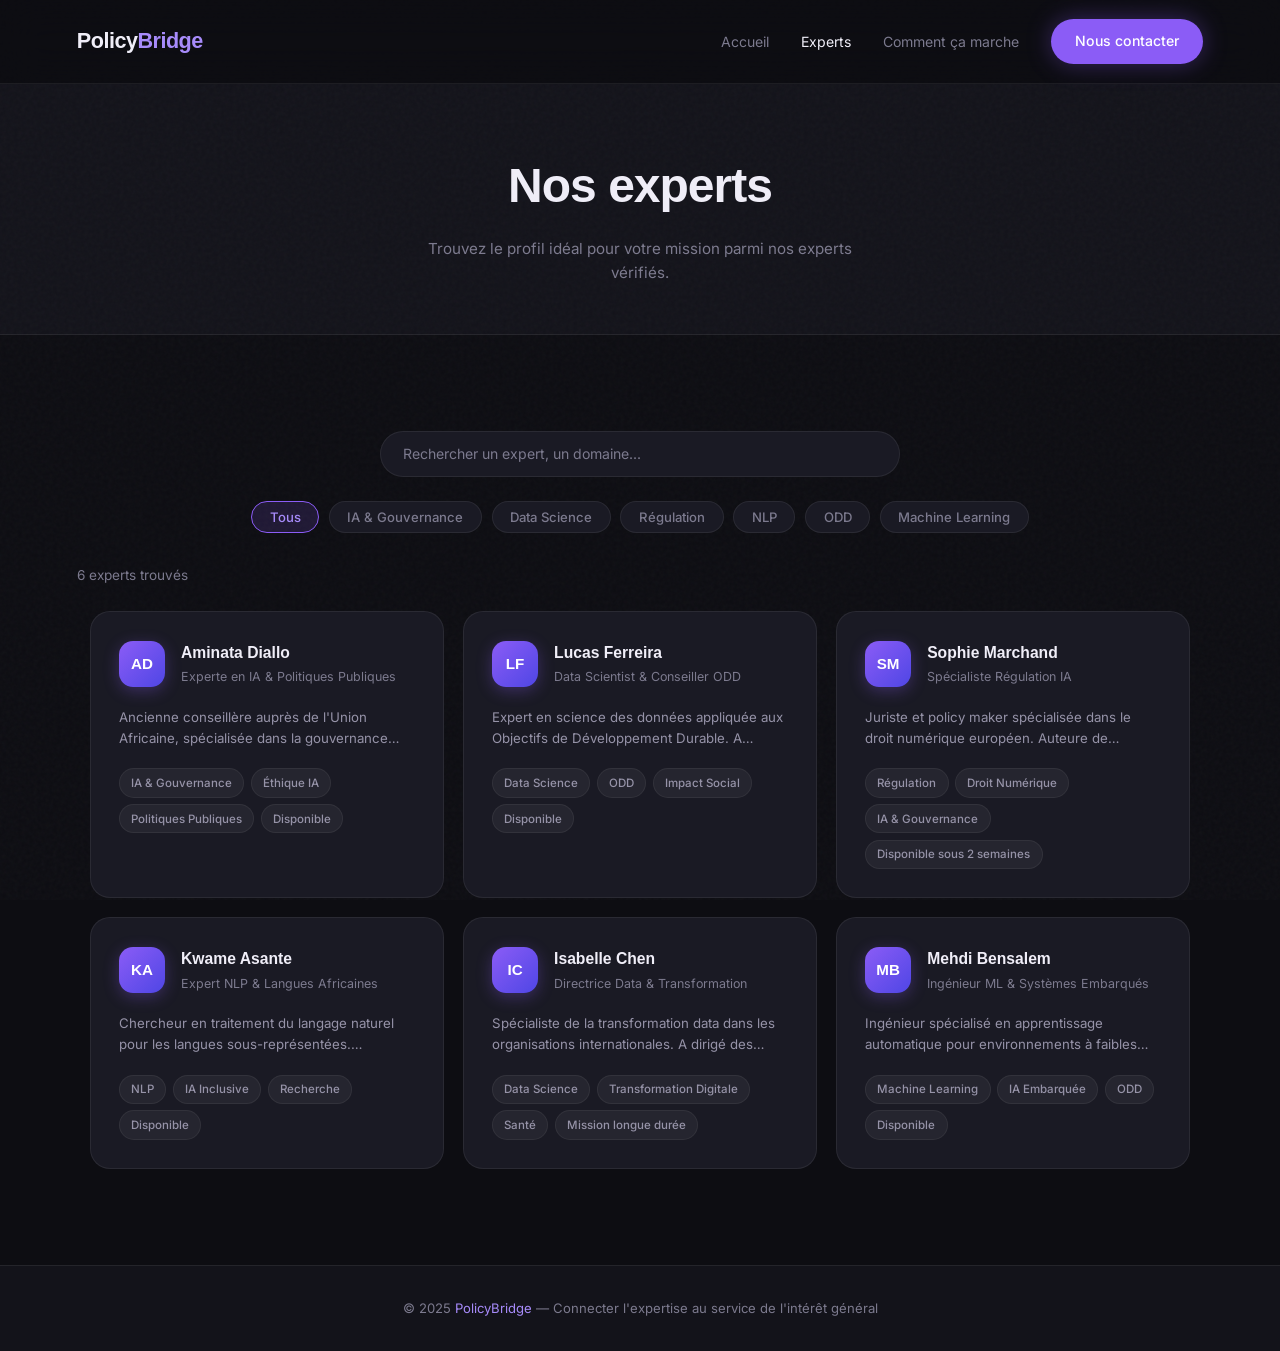
==== experts.html @ 9db4cef5 "Add expert profiles and main application structure - Created data.js with expert profiles including " ====
<!DOCTYPE html>
<html lang="fr">

<head>
    <meta charset="UTF-8" />
    <meta name="viewport" content="width=device-width, initial-scale=1.0" />
    <title>Experts — PolicyBridge</title>
    <link rel="stylesheet" href="style.css" />
</head>

<body>

    <nav>
        <a href="index.html" class="logo">Policy<span>Bridge</span></a>
        <ul>
            <li><a href="index.html">Accueil</a></li>
            <li><a href="experts.html" class="active">Experts</a></li>
            <li><a href="index.html#comment-ca-marche">Comment ça marche</a></li>
            <li><a href="index.html#contact" class="btn btn-primary">Nous contacter</a></li>
        </ul>
    </nav>

    <div class="page-header">
        <h1>Nos experts</h1>
        <p>Trouvez le profil idéal pour votre mission parmi nos experts vérifiés.</p>
    </div>

    <section>
        <!-- SEARCH -->
        <div class="search-bar">
            <input type="text" id="search-input" placeholder="Rechercher un expert, un domaine..." />
        </div>

        <!-- FILTERS -->
        <div class="filters" id="filters">
            <button class="filter-btn active" data-filter="tous">Tous</button>
            <button class="filter-btn" data-filter="IA & Gouvernance">IA & Gouvernance</button>
            <button class="filter-btn" data-filter="Data Science">Data Science</button>
            <button class="filter-btn" data-filter="Régulation">Régulation</button>
            <button class="filter-btn" data-filter="NLP">NLP</button>
            <button class="filter-btn" data-filter="ODD">ODD</button>
            <button class="filter-btn" data-filter="Machine Learning">Machine Learning</button>
        </div>

        <!-- RESULTS COUNT -->
        <p style="color: var(--gray); font-size: 0.85rem; margin-bottom: 1.5rem;" id="results-count"></p>

        <!-- GRID -->
        <div class="experts-grid" id="experts-grid"></div>
    </section>

    <footer>
        <p>© 2025 <span>PolicyBridge</span> — Connecter l'expertise au service de l'intérêt général</p>
    </footer>

    <script src="data.js"></script>
    <script>
        let filtreActif = 'tous';
        let recherche = '';

        function afficherExperts() {
            const grid = document.getElementById('experts-grid');
            const count = document.getElementById('results-count');

            let resultats = experts.filter(e => {
                const matchFiltre = filtreActif === 'tous' || e.domaines.includes(filtreActif);
                const matchRecherche = recherche === '' ||
                    e.nom.toLowerCase().includes(recherche) ||
                    e.role.toLowerCase().includes(recherche) ||
                    e.bio.toLowerCase().includes(recherche) ||
                    e.domaines.some(d => d.toLowerCase().includes(recherche));
                return matchFiltre && matchRecherche;
            });

            count.textContent = `${resultats.length} expert${resultats.length > 1 ? 's' : ''} trouvé${resultats.length > 1 ? 's' : ''}`;

            if (resultats.length === 0) {
                grid.innerHTML = `<p style="color: var(--gray); grid-column: 1/-1;">Aucun expert ne correspond à votre recherche.</p>`;
                return;
            }

            grid.innerHTML = resultats.map(e => `
        <a href="expert.html?id=${e.id}" class="expert-card">
          <div class="expert-card-top">
            <div class="expert-avatar">${e.initiales}</div>
            <div>
              <h3>${e.nom}</h3>
              <div class="role">${e.role}</div>
            </div>
          </div>
          <p class="bio">${e.bio}</p>
          <div class="tags">
            ${e.domaines.map(d => `<span class="tag">${d}</span>`).join('')}
            <span class="tag tag-cyan">${e.disponibilite}</span>
          </div>
        </a>
      `).join('');
        }

        // Filtres
        document.getElementById('filters').addEventListener('click', e => {
            if (!e.target.classList.contains('filter-btn')) return;
            document.querySelectorAll('.filter-btn').forEach(b => b.classList.remove('active'));
            e.target.classList.add('active');
            filtreActif = e.target.dataset.filter;
            afficherExperts();
        });

        // Recherche
        document.getElementById('search-input').addEventListener('input', e => {
            recherche = e.target.value.toLowerCase().trim();
            afficherExperts();
        });

        afficherExperts();
    </script>

</body>

</html>
---- style.css ----
@import url('https://fonts.googleapis.com/css2?family=Cabinet+Grotesk:wght@400;500;700;800&family=Instrument+Serif:ital@0;1&family=Inter:wght@300;400;500&display=swap');

* {
    margin: 0;
    padding: 0;
    box-sizing: border-box;
}

:root {
    --bg: #0D0D12;
    --bg-mid: #13131A;
    --bg-card: #1A1A24;
    --bg-card-hover: #1F1F2E;
    --border: rgba(255, 255, 255, 0.07);
    --border-hover: rgba(139, 92, 246, 0.4);
    --purple: #8B5CF6;
    --purple-light: #A78BFA;
    --purple-glow: rgba(139, 92, 246, 0.15);
    --gold: #F5C842;
    --gold-dim: rgba(245, 200, 66, 0.15);
    --white: #F0EEF8;
    --gray: #7C7A8E;
    --gray-light: rgba(255, 255, 255, 0.06);
    --text: #E8E6F0;
}

html {
    scroll-behavior: smooth;
}

body {
    font-family: 'Inter', sans-serif;
    background: var(--bg);
    color: var(--text);
    line-height: 1.6;
    overflow-x: hidden;
}

/* NOISE OVERLAY */
body::before {
    content: '';
    position: fixed;
    inset: 0;
    background-image: url("data:image/svg+xml,%3Csvg viewBox='0 0 256 256' xmlns='http://www.w3.org/2000/svg'%3E%3Cfilter id='noise'%3E%3CfeTurbulence type='fractalNoise' baseFrequency='0.9' numOctaves='4' stitchTiles='stitch'/%3E%3C/filter%3E%3Crect width='100%25' height='100%25' filter='url(%23noise)' opacity='0.03'/%3E%3C/svg%3E");
    pointer-events: none;
    z-index: 0;
}

/* NAV */
nav {
    display: flex;
    justify-content: space-between;
    align-items: center;
    padding: 1.2rem 6%;
    background: rgba(13, 13, 18, 0.8);
    backdrop-filter: blur(20px);
    -webkit-backdrop-filter: blur(20px);
    position: sticky;
    top: 0;
    z-index: 100;
    border-bottom: 1px solid var(--border);
}

.logo {
    font-family: 'Cabinet Grotesk', sans-serif;
    font-weight: 800;
    font-size: 1.35rem;
    color: var(--white);
    text-decoration: none;
    letter-spacing: -0.5px;
}

.logo span {
    color: var(--purple-light);
}

nav ul {
    list-style: none;
    display: flex;
    gap: 2rem;
    align-items: center;
}

nav ul a {
    color: var(--gray);
    text-decoration: none;
    font-size: 0.88rem;
    font-weight: 400;
    transition: color 0.2s;
}

nav ul a:hover,
nav ul a.active {
    color: var(--white);
}

/* BUTTONS */
.btn {
    display: inline-block;
    padding: 0.7rem 1.5rem;
    border-radius: 50px;
    font-weight: 500;
    font-size: 0.88rem;
    text-decoration: none;
    cursor: pointer;
    transition: all 0.25s;
    border: none;
    font-family: 'Inter', sans-serif;
    position: relative;
}

.btn-primary {
    background: var(--purple);
    color: #fff;
    box-shadow: 0 0 24px rgba(139, 92, 246, 0.35);
}

.btn-primary:hover {
    background: var(--purple-light);
    box-shadow: 0 0 36px rgba(139, 92, 246, 0.5);
    transform: translateY(-2px);
}

.btn-outline {
    background: transparent;
    color: var(--white);
    border: 1px solid var(--border);
    backdrop-filter: blur(10px);
}

.btn-outline:hover {
    border-color: var(--purple);
    color: var(--purple-light);
    background: var(--purple-glow);
}

/* HERO */
.hero {
    padding: 8rem 6% 7rem;
    position: relative;
    overflow: hidden;
    text-align: center;
}

/* Glow blobs */
.hero::before {
    content: '';
    position: absolute;
    width: 700px;
    height: 700px;
    background: radial-gradient(circle, rgba(139, 92, 246, 0.18) 0%, transparent 65%);
    top: -200px;
    left: 50%;
    transform: translateX(-50%);
    pointer-events: none;
    border-radius: 50%;
}

.hero::after {
    content: '';
    position: absolute;
    width: 400px;
    height: 400px;
    background: radial-gradient(circle, rgba(245, 200, 66, 0.07) 0%, transparent 65%);
    bottom: -100px;
    right: 10%;
    pointer-events: none;
    border-radius: 50%;
}

.hero-badge {
    display: inline-flex;
    align-items: center;
    gap: 0.5rem;
    background: rgba(139, 92, 246, 0.12);
    color: var(--purple-light);
    border: 1px solid rgba(139, 92, 246, 0.25);
    padding: 0.4rem 1.1rem;
    border-radius: 50px;
    font-size: 0.78rem;
    font-weight: 500;
    letter-spacing: 0.3px;
    margin-bottom: 2rem;
}

.hero h1 {
    font-family: 'Cabinet Grotesk', sans-serif;
    font-size: clamp(2.6rem, 5.5vw, 4.2rem);
    font-weight: 800;
    color: var(--white);
    line-height: 1.1;
    max-width: 780px;
    margin: 0 auto 1.5rem;
    letter-spacing: -1.5px;
}

.hero h1 em {
    font-family: 'Instrument Serif', serif;
    font-style: italic;
    color: var(--purple-light);
    font-weight: 400;
}

.hero p {
    color: var(--gray);
    font-size: 1.05rem;
    max-width: 480px;
    margin: 0 auto 2.5rem;
    line-height: 1.75;
    font-weight: 300;
}

.hero-actions {
    display: flex;
    gap: 1rem;
    justify-content: center;
    flex-wrap: wrap;
}

/* STATS */
.stats {
    display: flex;
    justify-content: center;
    gap: 1px;
    background: var(--border);
    border-top: 1px solid var(--border);
    border-bottom: 1px solid var(--border);
    flex-wrap: wrap;
}

.stat-item {
    background: var(--bg-mid);
    display: flex;
    flex-direction: column;
    align-items: center;
    padding: 2.5rem 3.5rem;
    flex: 1;
    min-width: 160px;
}

.stat-number {
    font-family: 'Cabinet Grotesk', sans-serif;
    font-size: 2.2rem;
    font-weight: 800;
    color: var(--white);
    letter-spacing: -1px;
}

.stat-label {
    color: var(--gray);
    font-size: 0.82rem;
    margin-top: 0.2rem;
}

/* SECTIONS */
section {
    padding: 6rem 6%;
    position: relative;
}

.section-label {
    font-size: 0.72rem;
    font-weight: 600;
    text-transform: uppercase;
    letter-spacing: 2px;
    color: var(--purple-light);
    margin-bottom: 1rem;
    text-align: center;
}

.section-title {
    font-family: 'Cabinet Grotesk', sans-serif;
    font-size: clamp(1.8rem, 3.5vw, 2.8rem);
    font-weight: 800;
    color: var(--white);
    margin-bottom: 0.75rem;
    text-align: center;
    letter-spacing: -1px;
    line-height: 1.15;
}

.section-title em {
    font-family: 'Instrument Serif', serif;
    font-style: italic;
    color: var(--purple-light);
    font-weight: 400;
}

.section-sub {
    color: var(--gray);
    max-width: 440px;
    margin: 0 auto 3.5rem;
    font-size: 0.95rem;
    text-align: center;
    line-height: 1.7;
}

/* HOW IT WORKS */
.steps {
    display: grid;
    grid-template-columns: repeat(auto-fit, minmax(210px, 1fr));
    gap: 1.5px;
    background: var(--border);
    border: 1px solid var(--border);
    border-radius: 24px;
    overflow: hidden;
    max-width: 960px;
    margin: 0 auto;
}

.step {
    background: var(--bg-card);
    padding: 2.5rem 2rem;
    transition: background 0.3s;
}

.step:hover {
    background: var(--bg-card-hover);
}

.step-number {
    font-family: 'Instrument Serif', serif;
    font-size: 3rem;
    font-weight: 400;
    font-style: italic;
    color: var(--purple);
    opacity: 0.5;
    line-height: 1;
    margin-bottom: 1.2rem;
}

.step h3 {
    font-family: 'Cabinet Grotesk', sans-serif;
    color: var(--white);
    font-size: 1rem;
    font-weight: 700;
    margin-bottom: 0.6rem;
}

.step p {
    color: var(--gray);
    font-size: 0.85rem;
    line-height: 1.65;
}

/* EXPERT CARDS */
.experts-grid {
    display: grid;
    grid-template-columns: repeat(auto-fill, minmax(300px, 1fr));
    gap: 1.2rem;
    max-width: 1100px;
    margin: 0 auto;
}

.expert-card {
    background: var(--bg-card);
    border: 1px solid var(--border);
    border-radius: 20px;
    padding: 1.75rem;
    transition: all 0.3s cubic-bezier(0.4, 0, 0.2, 1);
    cursor: pointer;
    text-decoration: none;
    color: inherit;
    display: block;
    position: relative;
    overflow: hidden;
}

.expert-card::before {
    content: '';
    position: absolute;
    inset: 0;
    background: radial-gradient(circle at 80% 20%, rgba(139, 92, 246, 0.08), transparent 60%);
    opacity: 0;
    transition: opacity 0.3s;
    border-radius: 20px;
}

.expert-card:hover {
    border-color: var(--border-hover);
    transform: translateY(-4px);
    box-shadow: 0 20px 50px rgba(0, 0, 0, 0.4), 0 0 0 1px rgba(139, 92, 246, 0.1);
}

.expert-card:hover::before {
    opacity: 1;
}

.expert-card-top {
    display: flex;
    align-items: center;
    gap: 1rem;
    margin-bottom: 1.2rem;
}

.expert-avatar {
    width: 46px;
    height: 46px;
    border-radius: 14px;
    background: linear-gradient(135deg, var(--purple) 0%, #4F46E5 100%);
    display: flex;
    align-items: center;
    justify-content: center;
    font-family: 'Cabinet Grotesk', sans-serif;
    font-weight: 700;
    color: #fff;
    font-size: 0.95rem;
    flex-shrink: 0;
    box-shadow: 0 4px 16px rgba(139, 92, 246, 0.3);
}

.expert-card h3 {
    font-family: 'Cabinet Grotesk', sans-serif;
    font-size: 0.98rem;
    font-weight: 700;
    color: var(--white);
    margin-bottom: 0.15rem;
}

.expert-card .role {
    font-size: 0.78rem;
    color: var(--gray);
}

.expert-card .bio {
    font-size: 0.83rem;
    color: #9693A8;
    margin-bottom: 1.2rem;
    line-height: 1.6;
    display: -webkit-box;
    -webkit-line-clamp: 2;
    -webkit-box-orient: vertical;
    overflow: hidden;
}

.tags {
    display: flex;
    flex-wrap: wrap;
    gap: 0.4rem;
}

.tag {
    background: rgba(255, 255, 255, 0.05);
    color: #9693A8;
    padding: 0.28rem 0.7rem;
    border-radius: 50px;
    font-size: 0.72rem;
    font-weight: 500;
    border: 1px solid rgba(255, 255, 255, 0.06);
}

.tag-purple {
    background: rgba(139, 92, 246, 0.12);
    color: var(--purple-light);
    border-color: rgba(139, 92, 246, 0.2);
}

/* FILTERS */
.filters {
    display: flex;
    gap: 0.6rem;
    flex-wrap: wrap;
    margin-bottom: 2rem;
    justify-content: center;
}

.filter-btn {
    padding: 0.45rem 1.1rem;
    border-radius: 50px;
    border: 1px solid var(--border);
    background: var(--bg-card);
    color: var(--gray);
    font-size: 0.82rem;
    font-weight: 500;
    cursor: pointer;
    transition: all 0.2s;
    font-family: 'Inter', sans-serif;
}

.filter-btn:hover,
.filter-btn.active {
    border-color: var(--purple);
    color: var(--purple-light);
    background: var(--purple-glow);
}

/* PAGE HEADER */
.page-header {
    background: var(--bg-mid);
    padding: 4rem 6% 3rem;
    border-bottom: 1px solid var(--border);
    text-align: center;
}

.page-header h1 {
    font-family: 'Cabinet Grotesk', sans-serif;
    font-size: clamp(2rem, 4vw, 3rem);
    font-weight: 800;
    color: var(--white);
    margin-bottom: 0.75rem;
    letter-spacing: -1px;
}

.page-header p {
    color: var(--gray);
    font-size: 0.95rem;
    max-width: 440px;
    margin: 0 auto;
}

/* EXPERT PROFILE */
.profile-layout {
    display: grid;
    grid-template-columns: 300px 1fr;
    gap: 3rem;
    max-width: 1000px;
    padding: 4rem 6%;
    margin: 0 auto;
}

.profile-sidebar {
    position: sticky;
    top: 100px;
    align-self: start;
}

.profile-card {
    background: var(--bg-card);
    border: 1px solid var(--border);
    border-radius: 24px;
    padding: 2rem;
    text-align: center;
}

.profile-avatar {
    width: 80px;
    height: 80px;
    border-radius: 22px;
    background: linear-gradient(135deg, var(--purple) 0%, #4F46E5 100%);
    display: flex;
    align-items: center;
    justify-content: center;
    font-family: 'Cabinet Grotesk', sans-serif;
    font-weight: 700;
    color: #fff;
    font-size: 1.8rem;
    margin: 0 auto 1.2rem;
    box-shadow: 0 8px 30px rgba(139, 92, 246, 0.35);
}

.profile-card h2 {
    font-family: 'Cabinet Grotesk', sans-serif;
    font-size: 1.2rem;
    font-weight: 700;
    color: var(--white);
    margin-bottom: 0.3rem;
}

.profile-card .role {
    color: var(--gray);
    font-size: 0.82rem;
    margin-bottom: 1.8rem;
}

.profile-meta {
    display: flex;
    flex-direction: column;
    gap: 0.75rem;
    text-align: left;
    margin-bottom: 1.8rem;
    padding: 1.2rem;
    background: rgba(255, 255, 255, 0.03);
    border-radius: 14px;
    border: 1px solid var(--border);
}

.meta-item {
    display: flex;
    align-items: center;
    gap: 0.6rem;
    font-size: 0.82rem;
    color: #9693A8;
}

.meta-icon {
    font-size: 0.95rem;
    width: 20px;
    text-align: center;
}

.profile-main h3 {
    font-family: 'Cabinet Grotesk', sans-serif;
    font-size: 1rem;
    font-weight: 700;
    color: var(--white);
    margin-bottom: 1rem;
    padding-bottom: 0.6rem;
    border-bottom: 1px solid var(--border);
}

.profile-main p {
    color: #9693A8;
    font-size: 0.92rem;
    line-height: 1.8;
    margin-bottom: 2.5rem;
}

.skills-list {
    display: flex;
    flex-wrap: wrap;
    gap: 0.5rem;
    margin-bottom: 2.5rem;
}

/* SEARCH */
.search-bar {
    display: flex;
    max-width: 520px;
    margin: 0 auto 1.5rem;
}

.search-bar input {
    flex: 1;
    padding: 0.85rem 1.4rem;
    border: 1px solid var(--border);
    border-radius: 50px;
    font-size: 0.88rem;
    font-family: 'Inter', sans-serif;
    outline: none;
    transition: border-color 0.2s, box-shadow 0.2s;
    background: var(--bg-card);
    color: var(--white);
}

.search-bar input::placeholder {
    color: var(--gray);
}

.search-bar input:focus {
    border-color: var(--purple);
    box-shadow: 0 0 0 3px rgba(139, 92, 246, 0.1);
}

/* WHY SECTION */
.why-grid {
    display: grid;
    grid-template-columns: repeat(auto-fit, minmax(220px, 1fr));
    gap: 1.2rem;
    max-width: 960px;
    margin: 0 auto;
}

.why-card {
    background: var(--bg-card);
    border: 1px solid var(--border);
    border-radius: 20px;
    padding: 2rem 1.8rem;
    transition: border-color 0.3s;
}

.why-card:hover {
    border-color: rgba(139, 92, 246, 0.3);
}

.why-icon {
    font-size: 1.8rem;
    margin-bottom: 1.2rem;
    display: block;
}

.why-card h3 {
    font-family: 'Cabinet Grotesk', sans-serif;
    color: var(--white);
    font-size: 1rem;
    font-weight: 700;
    margin-bottom: 0.5rem;
}

.why-card p {
    color: var(--gray);
    font-size: 0.84rem;
    line-height: 1.65;
}

/* CTA SECTION */
.cta-section {
    text-align: center;
    position: relative;
    overflow: hidden;
}

.cta-section::before {
    content: '';
    position: absolute;
    width: 600px;
    height: 600px;
    background: radial-gradient(circle, rgba(139, 92, 246, 0.12) 0%, transparent 65%);
    top: 50%;
    left: 50%;
    transform: translate(-50%, -50%);
    pointer-events: none;
    border-radius: 50%;
}

/* FOOTER */
footer {
    background: var(--bg-mid);
    color: var(--gray);
    text-align: center;
    padding: 2rem 6%;
    font-size: 0.82rem;
    border-top: 1px solid var(--border);
}

footer span {
    color: var(--purple-light);
}

/* RESPONSIVE */
@media (max-width: 768px) {
    .profile-layout {
        grid-template-columns: 1fr;
        padding: 2rem 5%;
    }

    .profile-sidebar {
        position: static;
    }

    .stats {
        flex-direction: column;
    }

    .stat-item {
        padding: 1.8rem;
    }

    nav ul {
        gap: 1rem;
    }
}
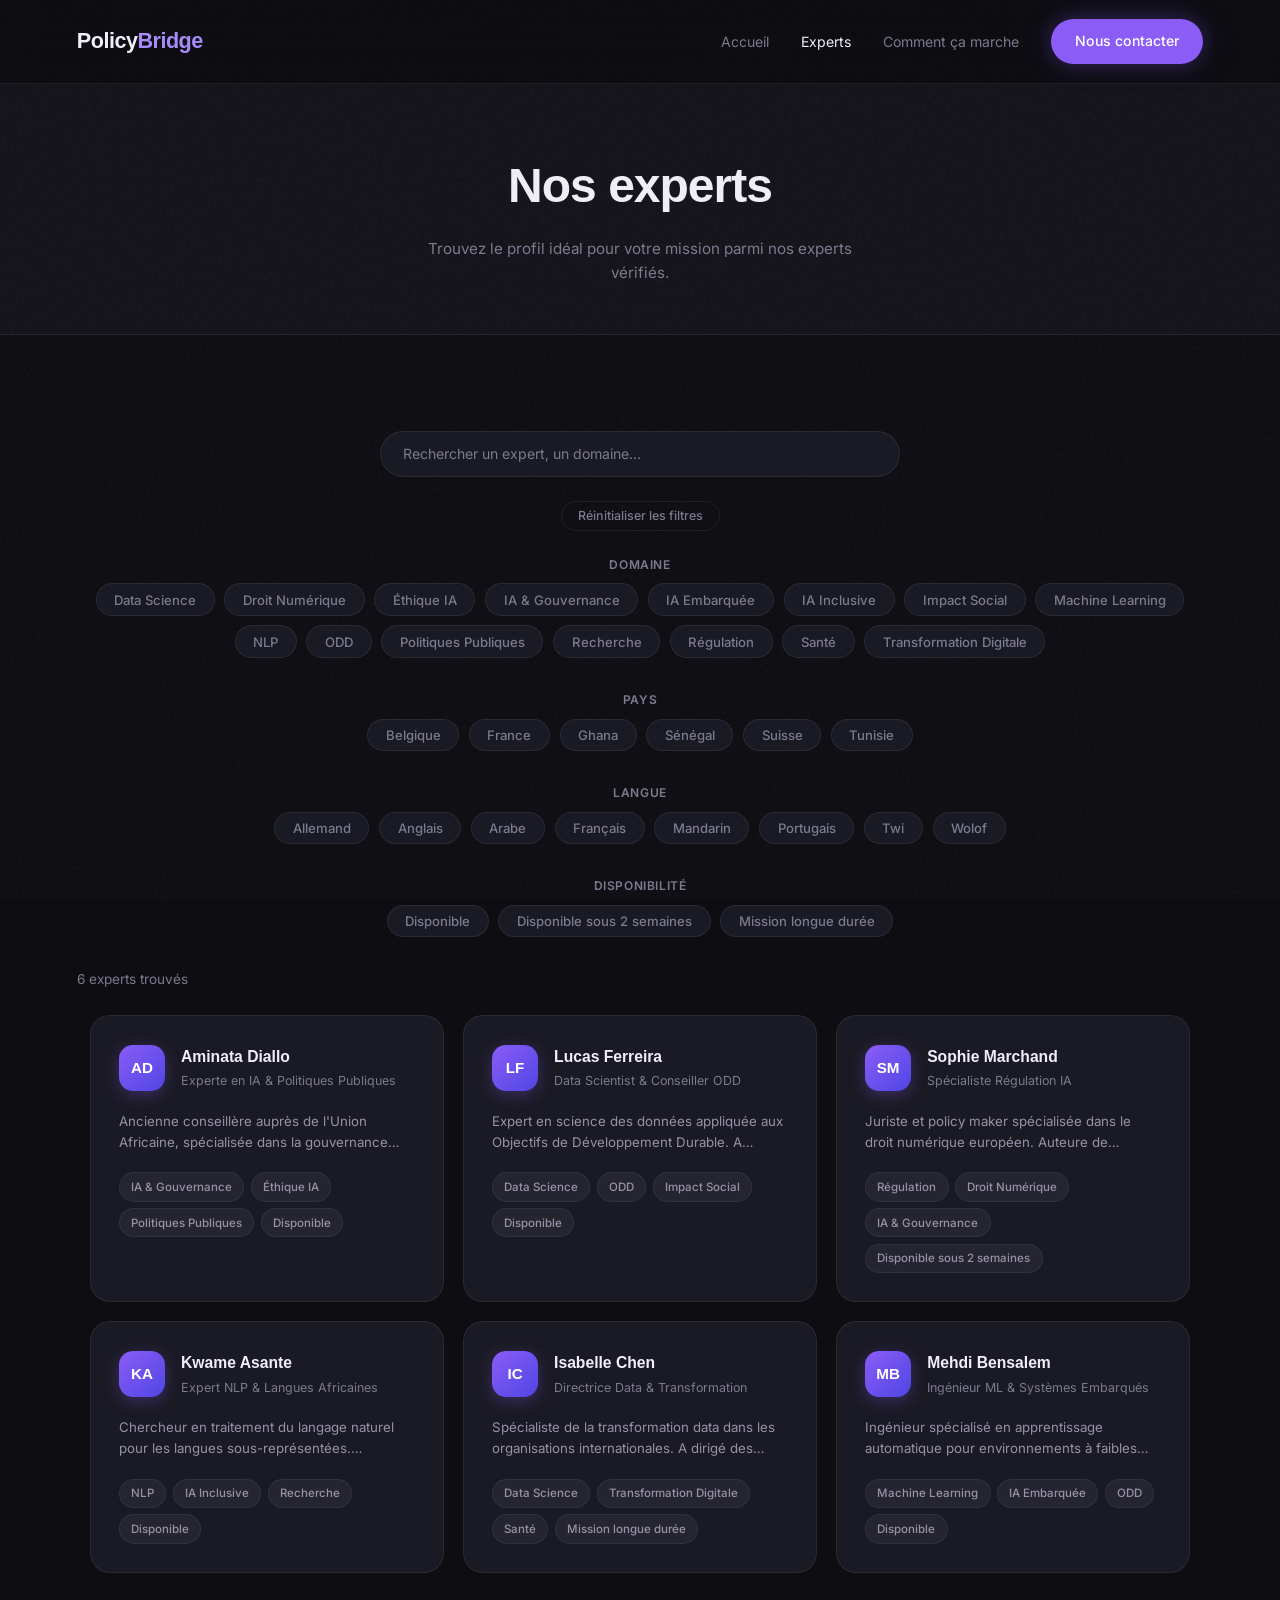
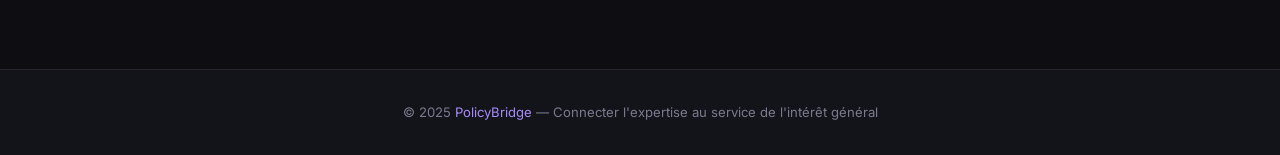
==== commit 625647cc: "Add generic multi-category filter mechanism (#6) experts.html previously had a single hardcoded Doma" ====
--- a/experts.html
+++ b/experts.html
@@ -32,15 +32,9 @@
         </div>
 
         <!-- FILTERS -->
-        <div class="filters" id="filters">
-            <button class="filter-btn active" data-filter="tous">Tous</button>
-            <button class="filter-btn" data-filter="IA & Gouvernance">IA & Gouvernance</button>
-            <button class="filter-btn" data-filter="Data Science">Data Science</button>
-            <button class="filter-btn" data-filter="Régulation">Régulation</button>
-            <button class="filter-btn" data-filter="NLP">NLP</button>
-            <button class="filter-btn" data-filter="ODD">ODD</button>
-            <button class="filter-btn" data-filter="Machine Learning">Machine Learning</button>
-        </div>
+        <button class="btn-reset-filters" id="reset-filters">Réinitialiser les filtres</button>
+
+        <div id="filter-groups"></div>
 
         <!-- RESULTS COUNT -->
         <p style="color: var(--gray); font-size: 0.85rem; margin-bottom: 1.5rem;" id="results-count"></p>
@@ -55,31 +49,112 @@
 
     <script src="data.js"></script>
     <script>
-        let filtreActif = 'tous';
+        // Extrait le pays d'une chaîne "localisation" (dernier segment après la
+        // dernière virgule ; repli sur la chaîne entière si aucune virgule).
+        function extrairePays(localisation) {
+            const index = localisation.lastIndexOf(',');
+            return index === -1 ? localisation.trim() : localisation.slice(index + 1).trim();
+        }
+
+        // Les 4 catégories de filtre. `valeur` retourne toujours un tableau,
+        // même pour un champ scalaire (ex. disponibilite).
+        const GROUPES_FILTRES = [
+            { id: 'domaine', label: 'Domaine', valeur: e => e.domaines },
+            { id: 'pays', label: 'Pays', valeur: e => [extrairePays(e.localisation)] },
+            { id: 'langue', label: 'Langue', valeur: e => e.langues },
+            { id: 'disponibilite', label: 'Disponibilité', valeur: e => [e.disponibilite] },
+        ];
+
+        // Seul chemin autorisé pour obtenir les valeurs de catégorie d'un expert.
+        function valeursDe(expert, groupe) {
+            return groupe.valeur(expert);
+        }
+
+        const filtresActifs = Object.fromEntries(GROUPES_FILTRES.map(g => [g.id, new Set()]));
         let recherche = '';
+
+        // Un expert correspond-il à l'ensemble des filtres actifs (AND inter-
+        // catégories, OR intra-catégorie) et à la recherche texte courante ?
+        function correspondFiltres(expert) {
+            const matchRecherche = recherche === '' ||
+                expert.nom.toLowerCase().includes(recherche) ||
+                expert.role.toLowerCase().includes(recherche) ||
+                expert.bio.toLowerCase().includes(recherche) ||
+                expert.localisation.toLowerCase().includes(recherche) ||
+                expert.disponibilite.toLowerCase().includes(recherche) ||
+                expert.domaines.some(d => d.toLowerCase().includes(recherche)) ||
+                expert.langues.some(l => l.toLowerCase().includes(recherche));
+            if (!matchRecherche) return false;
+
+            return GROUPES_FILTRES.every(groupe => {
+                const actifs = filtresActifs[groupe.id];
+                if (actifs.size === 0) return true;
+                return valeursDe(expert, groupe).some(v => actifs.has(v));
+            });
+        }
+
+        function valeursUniques(groupe) {
+            const valeurs = new Set();
+            experts.forEach(expert => valeursDe(expert, groupe).forEach(v => valeurs.add(v)));
+            return Array.from(valeurs).sort((a, b) => a.localeCompare(b, 'fr'));
+        }
+
+        // Construit une fois la structure DOM (libellé + conteneur de boutons)
+        // de chaque catégorie, à partir de GROUPES_FILTRES.
+        function initialiserGroupesFiltres() {
+            const parent = document.getElementById('filter-groups');
+            GROUPES_FILTRES.forEach(groupe => {
+                const bloc = document.createElement('div');
+                bloc.className = 'filter-group';
+
+                const libelle = document.createElement('div');
+                libelle.className = 'filter-group-label';
+                libelle.textContent = groupe.label;
+                bloc.appendChild(libelle);
+
+                const container = document.createElement('div');
+                container.className = 'filters';
+                container.id = `filters-${groupe.id}`;
+                container.addEventListener('click', e => {
+                    if (!e.target.classList.contains('filter-btn')) return;
+                    const valeur = e.target.dataset.valeur;
+                    const actifs = filtresActifs[groupe.id];
+                    if (actifs.has(valeur)) actifs.delete(valeur);
+                    else actifs.add(valeur);
+                    afficherExperts();
+                });
+                bloc.appendChild(container);
+
+                parent.appendChild(bloc);
+            });
+        }
+
+        function afficherFiltres() {
+            GROUPES_FILTRES.forEach(groupe => {
+                const container = document.getElementById(`filters-${groupe.id}`);
+                container.innerHTML = '';
+                valeursUniques(groupe).forEach(valeur => {
+                    const bouton = document.createElement('button');
+                    bouton.className = 'filter-btn' + (filtresActifs[groupe.id].has(valeur) ? ' active' : '');
+                    bouton.dataset.valeur = valeur;
+                    bouton.textContent = valeur;
+                    container.appendChild(bouton);
+                });
+            });
+        }
 
         function afficherExperts() {
             const grid = document.getElementById('experts-grid');
             const count = document.getElementById('results-count');
 
-            let resultats = experts.filter(e => {
-                const matchFiltre = filtreActif === 'tous' || e.domaines.includes(filtreActif);
-                const matchRecherche = recherche === '' ||
-                    e.nom.toLowerCase().includes(recherche) ||
-                    e.role.toLowerCase().includes(recherche) ||
-                    e.bio.toLowerCase().includes(recherche) ||
-                    e.domaines.some(d => d.toLowerCase().includes(recherche));
-                return matchFiltre && matchRecherche;
-            });
+            const resultats = experts.filter(correspondFiltres);
 
             count.textContent = `${resultats.length} expert${resultats.length > 1 ? 's' : ''} trouvé${resultats.length > 1 ? 's' : ''}`;
 
             if (resultats.length === 0) {
                 grid.innerHTML = `<p style="color: var(--gray); grid-column: 1/-1;">Aucun expert ne correspond à votre recherche.</p>`;
-                return;
-            }
-
-            grid.innerHTML = resultats.map(e => `
+            } else {
+                grid.innerHTML = resultats.map(e => `
         <a href="expert.html?id=${e.id}" class="expert-card">
           <div class="expert-card-top">
             <div class="expert-avatar">${e.initiales}</div>
@@ -95,14 +170,16 @@
           </div>
         </a>
       `).join('');
+            }
+
+            afficherFiltres();
         }
 
-        // Filtres
-        document.getElementById('filters').addEventListener('click', e => {
-            if (!e.target.classList.contains('filter-btn')) return;
-            document.querySelectorAll('.filter-btn').forEach(b => b.classList.remove('active'));
-            e.target.classList.add('active');
-            filtreActif = e.target.dataset.filter;
+        // Réinitialisation
+        document.getElementById('reset-filters').addEventListener('click', () => {
+            GROUPES_FILTRES.forEach(groupe => filtresActifs[groupe.id].clear());
+            recherche = '';
+            document.getElementById('search-input').value = '';
             afficherExperts();
         });
 
@@ -112,9 +189,10 @@
             afficherExperts();
         });
 
+        initialiserGroupesFiltres();
         afficherExperts();
     </script>
 
 </body>
 
-</html>+</html>
--- a/style.css
+++ b/style.css
@@ -456,6 +456,40 @@
 }
 
 /* FILTERS */
+.btn-reset-filters {
+    display: block;
+    margin: 0 auto 1.5rem;
+    padding: 0.4rem 1rem;
+    border-radius: 50px;
+    border: 1px solid var(--border);
+    background: transparent;
+    color: var(--gray);
+    font-size: 0.78rem;
+    font-weight: 500;
+    cursor: pointer;
+    transition: all 0.2s;
+    font-family: 'Inter', sans-serif;
+}
+
+.btn-reset-filters:hover {
+    border-color: var(--purple);
+    color: var(--purple-light);
+}
+
+.filter-group {
+    margin-bottom: 1.2rem;
+}
+
+.filter-group-label {
+    text-align: center;
+    color: var(--gray);
+    font-size: 0.75rem;
+    font-weight: 600;
+    text-transform: uppercase;
+    letter-spacing: 0.05em;
+    margin-bottom: 0.6rem;
+}
+
 .filters {
     display: flex;
     gap: 0.6rem;
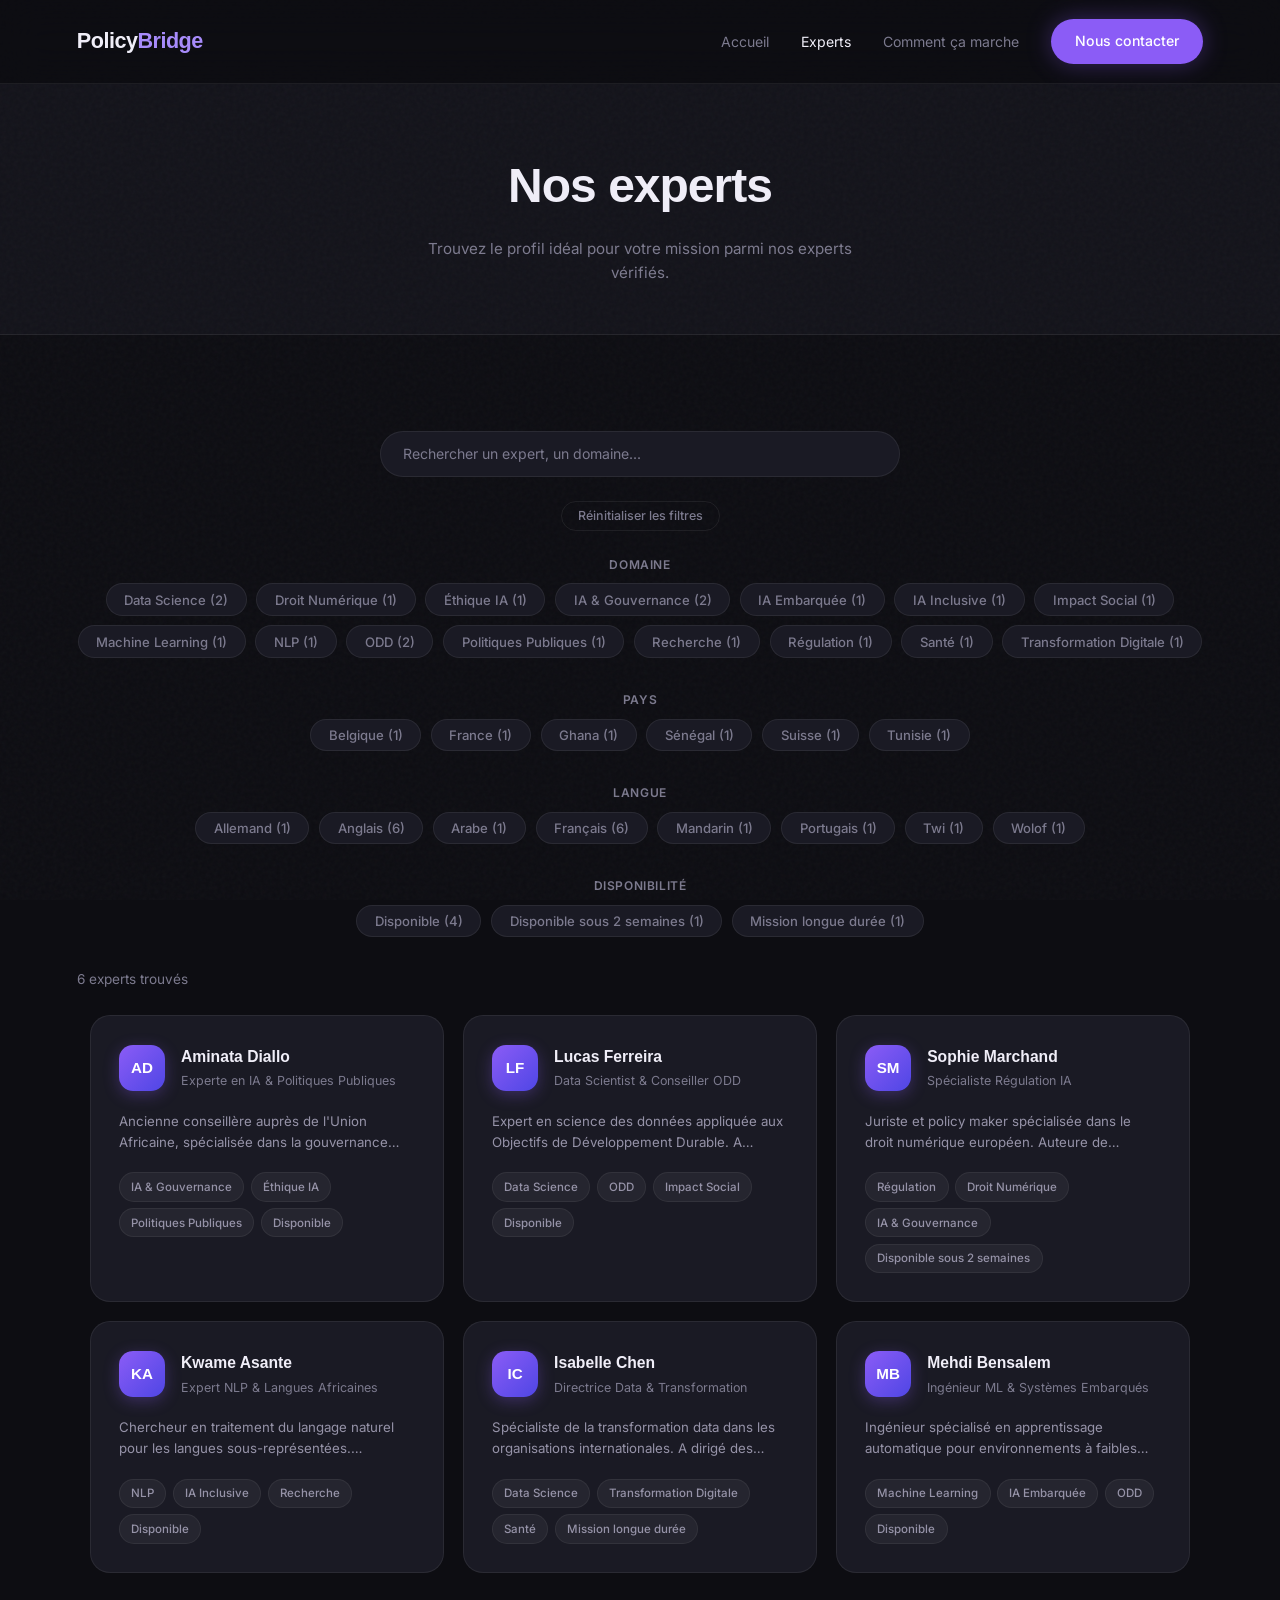
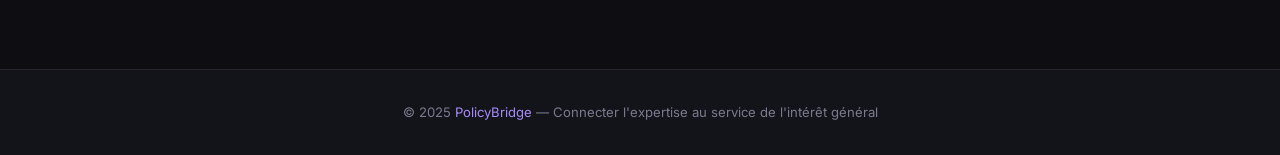
==== commit a73390e4: "Add live result counters on filter buttons (#5) Each filter button now shows, in parentheses, how ma" ====
--- a/experts.html
+++ b/experts.html
@@ -70,27 +70,59 @@
             return groupe.valeur(expert);
         }
 
+        // Retire les diacritiques et met en minuscule, pour une comparaison
+        // insensible aux accents et à la casse.
+        function normaliser(texte) {
+            return texte.normalize('NFD').replace(/[\u0300-\u036f]/g, '').toLowerCase();
+        }
+
+        // Cet expert correspond-il au texte de recherche courant ? Couvre
+        // nom, rôle, bio, localisation complète, disponibilité, domaines, langues.
+        function correspondRecherche(expert, recherche) {
+            if (recherche === '') return true;
+            const terme = normaliser(recherche);
+            const champs = [
+                expert.nom,
+                expert.role,
+                expert.bio,
+                expert.localisation,
+                expert.disponibilite,
+                ...expert.domaines,
+                ...expert.langues,
+            ];
+            return champs.some(champ => normaliser(champ).includes(terme));
+        }
+
         const filtresActifs = Object.fromEntries(GROUPES_FILTRES.map(g => [g.id, new Set()]));
         let recherche = '';
 
-        // Un expert correspond-il à l'ensemble des filtres actifs (AND inter-
-        // catégories, OR intra-catégorie) et à la recherche texte courante ?
-        function correspondFiltres(expert) {
-            const matchRecherche = recherche === '' ||
-                expert.nom.toLowerCase().includes(recherche) ||
-                expert.role.toLowerCase().includes(recherche) ||
-                expert.bio.toLowerCase().includes(recherche) ||
-                expert.localisation.toLowerCase().includes(recherche) ||
-                expert.disponibilite.toLowerCase().includes(recherche) ||
-                expert.domaines.some(d => d.toLowerCase().includes(recherche)) ||
-                expert.langues.some(l => l.toLowerCase().includes(recherche));
-            if (!matchRecherche) return false;
-
+        // Cet expert satisfait-il les filtres actifs de toutes les catégories
+        // sauf `categorieExclue` (AND inter-catégories, OR intra-catégorie) ?
+        function correspondAutresCategories(expert, categorieExclue) {
             return GROUPES_FILTRES.every(groupe => {
+                if (groupe.id === categorieExclue) return true;
                 const actifs = filtresActifs[groupe.id];
                 if (actifs.size === 0) return true;
                 return valeursDe(expert, groupe).some(v => actifs.has(v));
             });
+        }
+
+        // Un expert correspond-il à l'ensemble des filtres actifs (AND inter-
+        // catégories, OR intra-catégorie) et à la recherche texte courante ?
+        function correspondFiltres(expert) {
+            if (!correspondRecherche(expert, recherche)) return false;
+            return correspondAutresCategories(expert, null);
+        }
+
+        // Nombre d'experts qu'obtiendrait un bouton s'il était activé : filtres
+        // actifs des *autres* catégories + recherche, en ignorant la propre
+        // catégorie du bouton (cohérent avec le OR intra-catégorie).
+        function calculerCompteur(groupe, valeur) {
+            return experts.filter(expert => {
+                if (!correspondRecherche(expert, recherche)) return false;
+                if (!correspondAutresCategories(expert, groupe.id)) return false;
+                return valeursDe(expert, groupe).includes(valeur);
+            }).length;
         }
 
         function valeursUniques(groupe) {
@@ -137,7 +169,7 @@
                     const bouton = document.createElement('button');
                     bouton.className = 'filter-btn' + (filtresActifs[groupe.id].has(valeur) ? ' active' : '');
                     bouton.dataset.valeur = valeur;
-                    bouton.textContent = valeur;
+                    bouton.textContent = `${valeur} (${calculerCompteur(groupe, valeur)})`;
                     container.appendChild(bouton);
                 });
             });
@@ -185,7 +217,7 @@
 
         // Recherche
         document.getElementById('search-input').addEventListener('input', e => {
-            recherche = e.target.value.toLowerCase().trim();
+            recherche = e.target.value.trim();
             afficherExperts();
         });
 
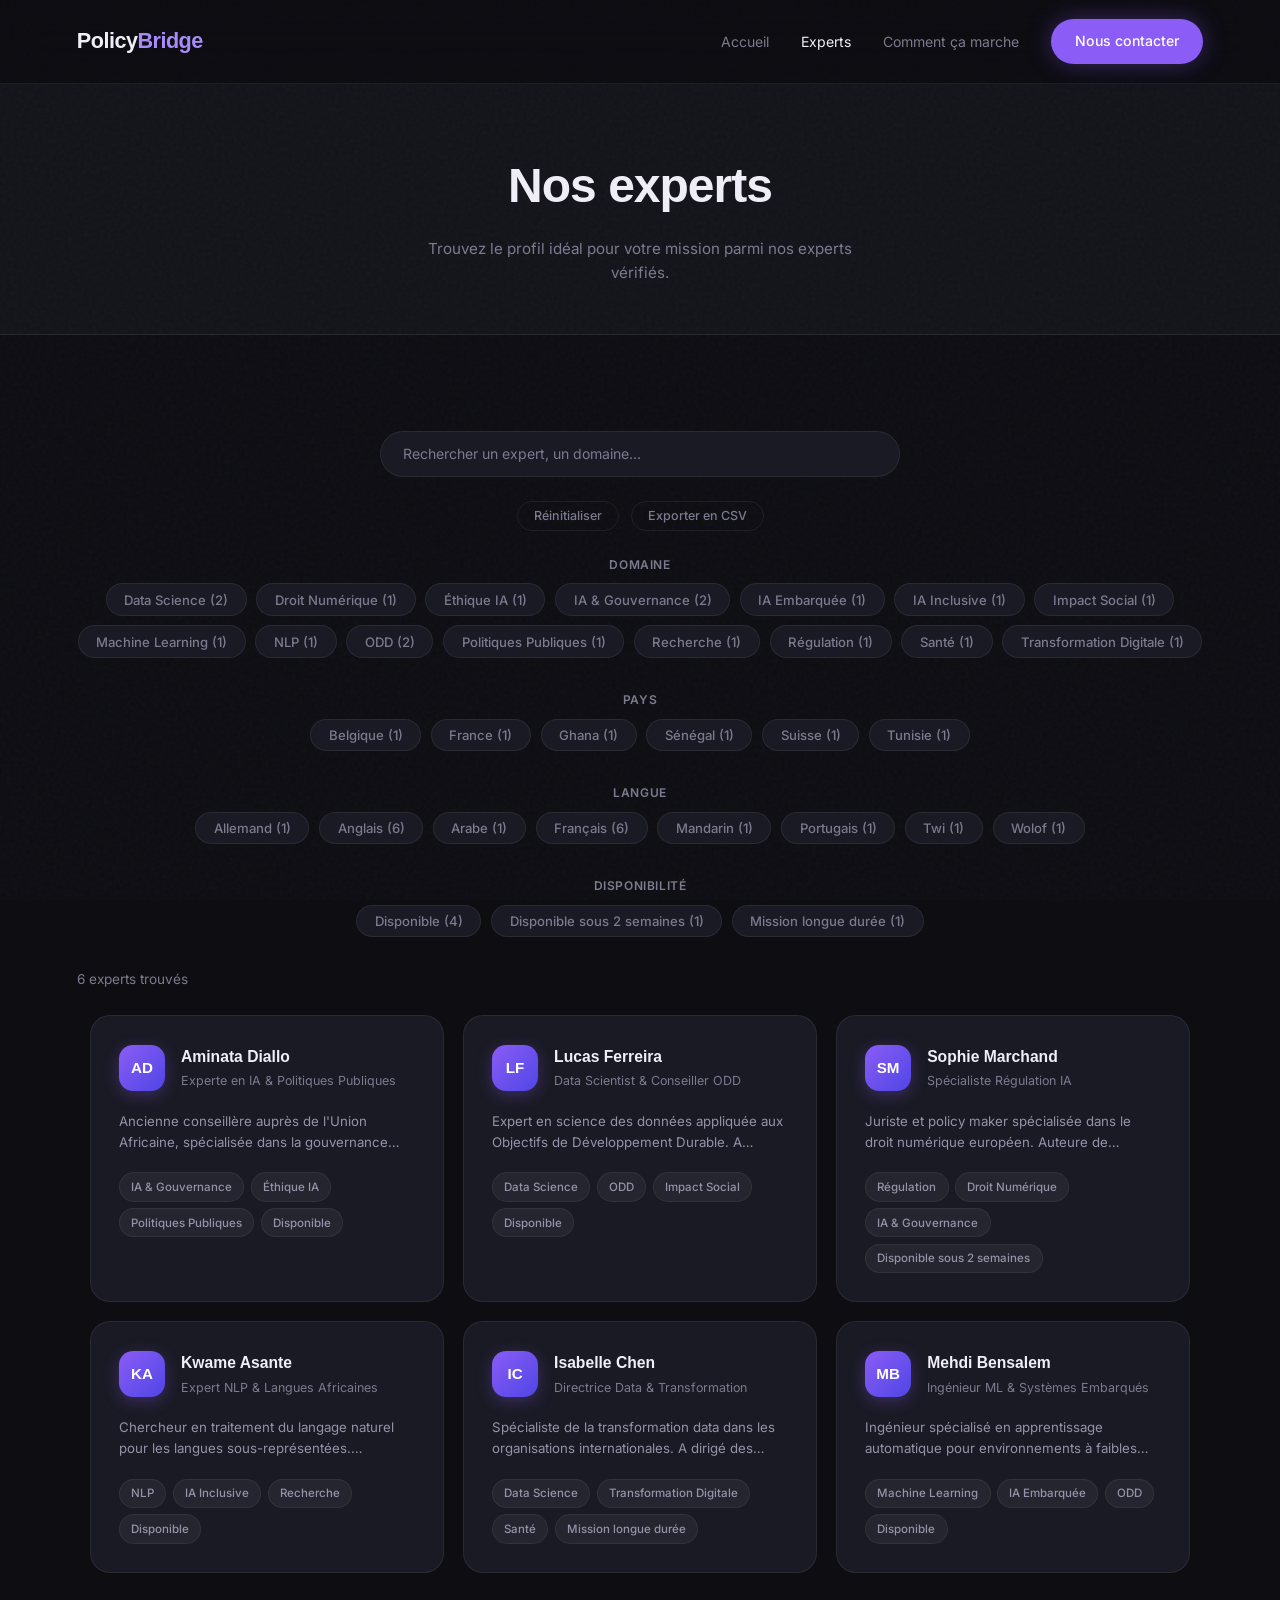
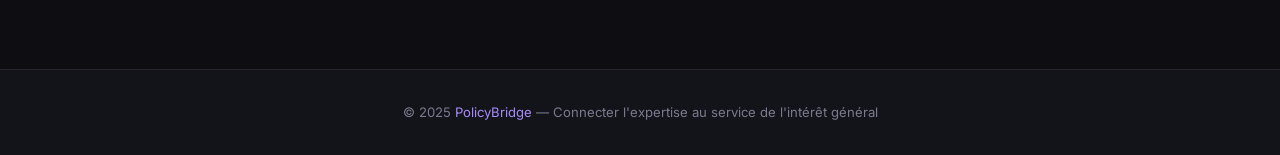
==== commit a75be62e: "Ajouter l'export CSV et raccourcir le libelle de reinitialisation Ajoute un bouton d'export CSV des " ====
--- a/experts.html
+++ b/experts.html
@@ -32,7 +32,10 @@
         </div>
 
         <!-- FILTERS -->
-        <button class="btn-reset-filters" id="reset-filters">Réinitialiser les filtres</button>
+        <div class="filter-actions">
+            <button class="btn-reset-filters" id="reset-filters">Réinitialiser</button>
+            <button class="btn-reset-filters" id="export-csv">Exporter en CSV</button>
+        </div>
 
         <div id="filter-groups"></div>
 
@@ -207,6 +210,50 @@
             afficherFiltres();
         }
 
+        // Échappe une valeur pour une cellule CSV (RFC 4180) : entoure de
+        // guillemets et double les guillemets internes dès qu'un caractère
+        // spécial (virgule, guillemet, retour à la ligne) est présent.
+        function echapperCSV(valeur) {
+            const texte = String(valeur);
+            if (/[",\n]/.test(texte)) {
+                return `"${texte.replace(/"/g, '""')}"`;
+            }
+            return texte;
+        }
+
+        const COLONNES_CSV = [
+            { entete: 'Nom', valeur: e => e.nom },
+            { entete: 'Rôle', valeur: e => e.role },
+            { entete: 'Localisation', valeur: e => e.localisation },
+            { entete: 'Disponibilité', valeur: e => e.disponibilite },
+            { entete: 'Domaines', valeur: e => e.domaines.join('; ') },
+            { entete: 'Langues', valeur: e => e.langues.join('; ') },
+            { entete: 'Expérience', valeur: e => e.experience },
+        ];
+
+        // Génère le CSV des experts actuellement affichés (recherche +
+        // filtres actifs) et déclenche son téléchargement.
+        function exporterCSV() {
+            const resultats = experts.filter(correspondFiltres);
+            const lignes = [
+                COLONNES_CSV.map(c => echapperCSV(c.entete)).join(','),
+                ...resultats.map(e => COLONNES_CSV.map(c => echapperCSV(c.valeur(e))).join(',')),
+            ];
+            const csv = '﻿' + lignes.join('\r\n');
+
+            const blob = new Blob([csv], { type: 'text/csv;charset=utf-8;' });
+            const url = URL.createObjectURL(blob);
+            const lien = document.createElement('a');
+            lien.href = url;
+            lien.download = 'experts.csv';
+            document.body.appendChild(lien);
+            lien.click();
+            document.body.removeChild(lien);
+            URL.revokeObjectURL(url);
+        }
+
+        document.getElementById('export-csv').addEventListener('click', exporterCSV);
+
         // Réinitialisation
         document.getElementById('reset-filters').addEventListener('click', () => {
             GROUPES_FILTRES.forEach(groupe => filtresActifs[groupe.id].clear());
--- a/style.css
+++ b/style.css
@@ -456,9 +456,16 @@
 }
 
 /* FILTERS */
+.filter-actions {
+    display: flex;
+    justify-content: center;
+    gap: 0.75rem;
+    margin-bottom: 1.5rem;
+}
+
 .btn-reset-filters {
     display: block;
-    margin: 0 auto 1.5rem;
+    margin: 0;
     padding: 0.4rem 1rem;
     border-radius: 50px;
     border: 1px solid var(--border);
